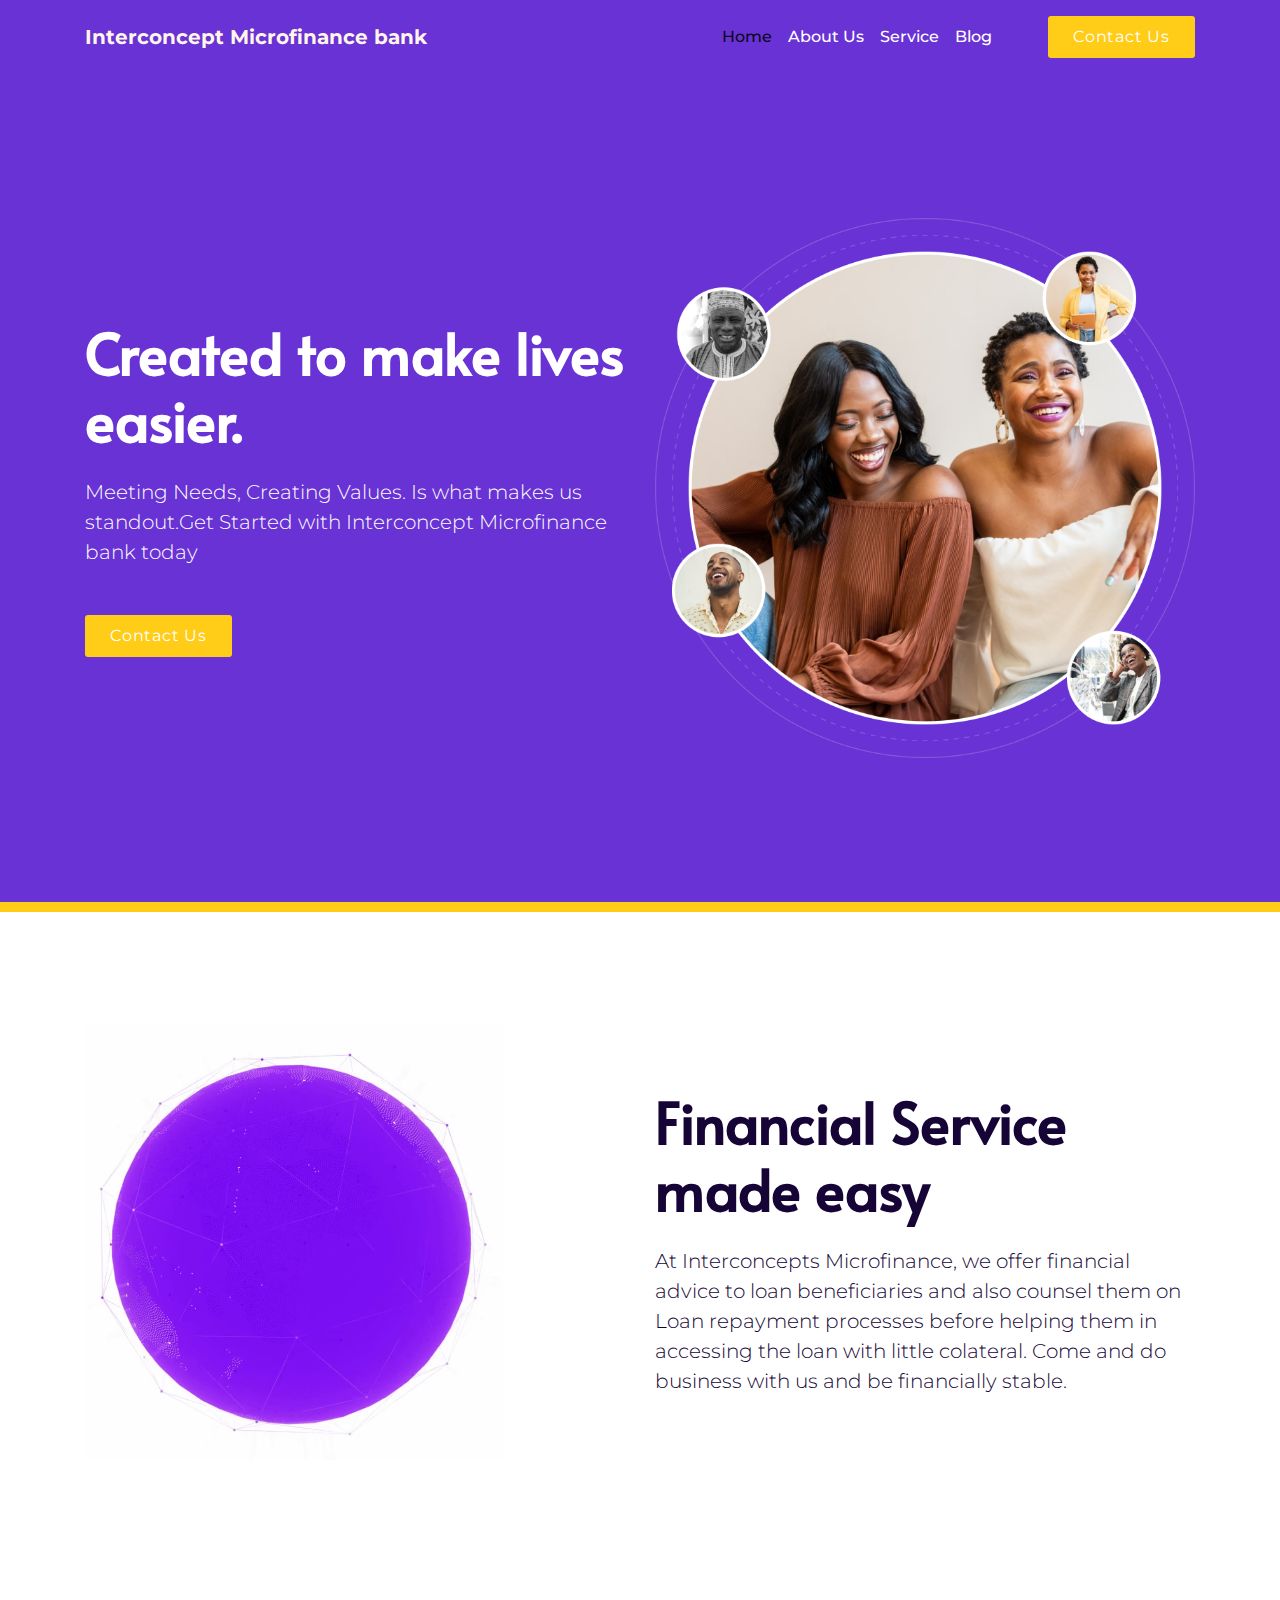
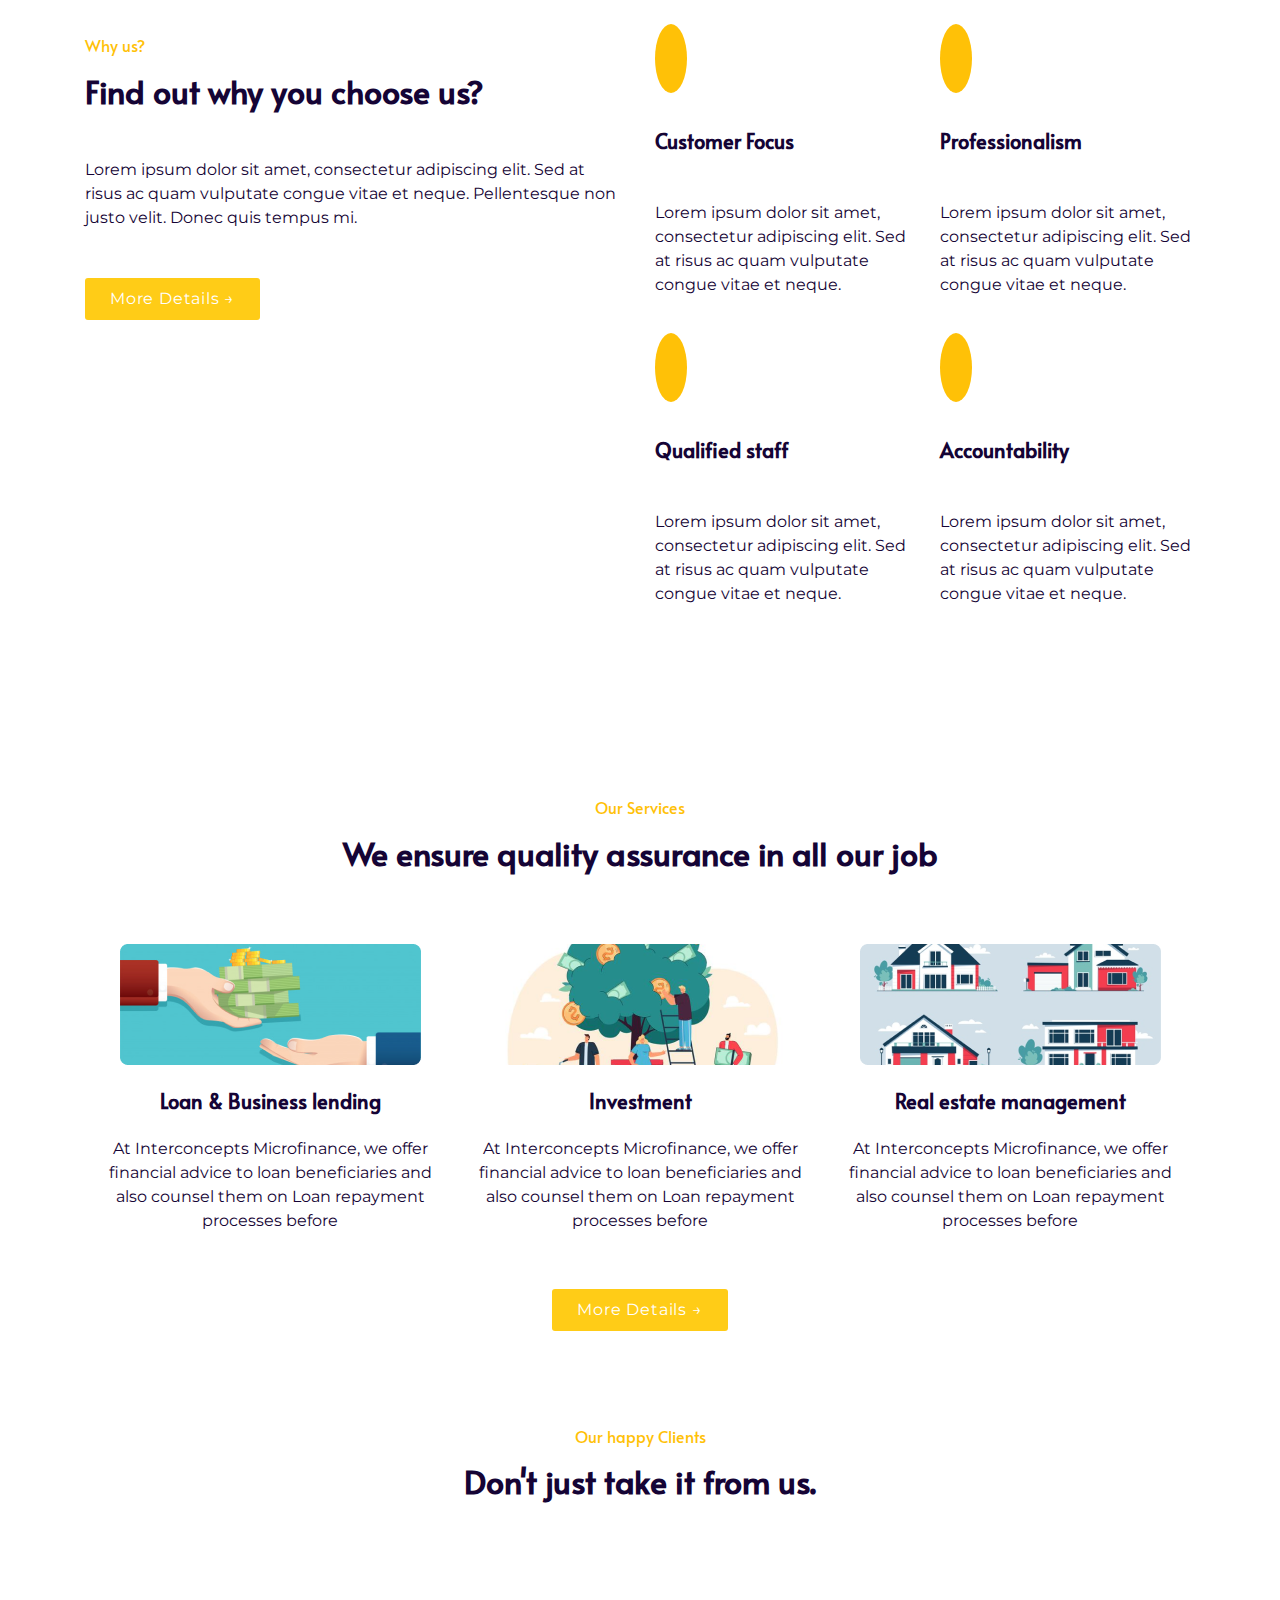
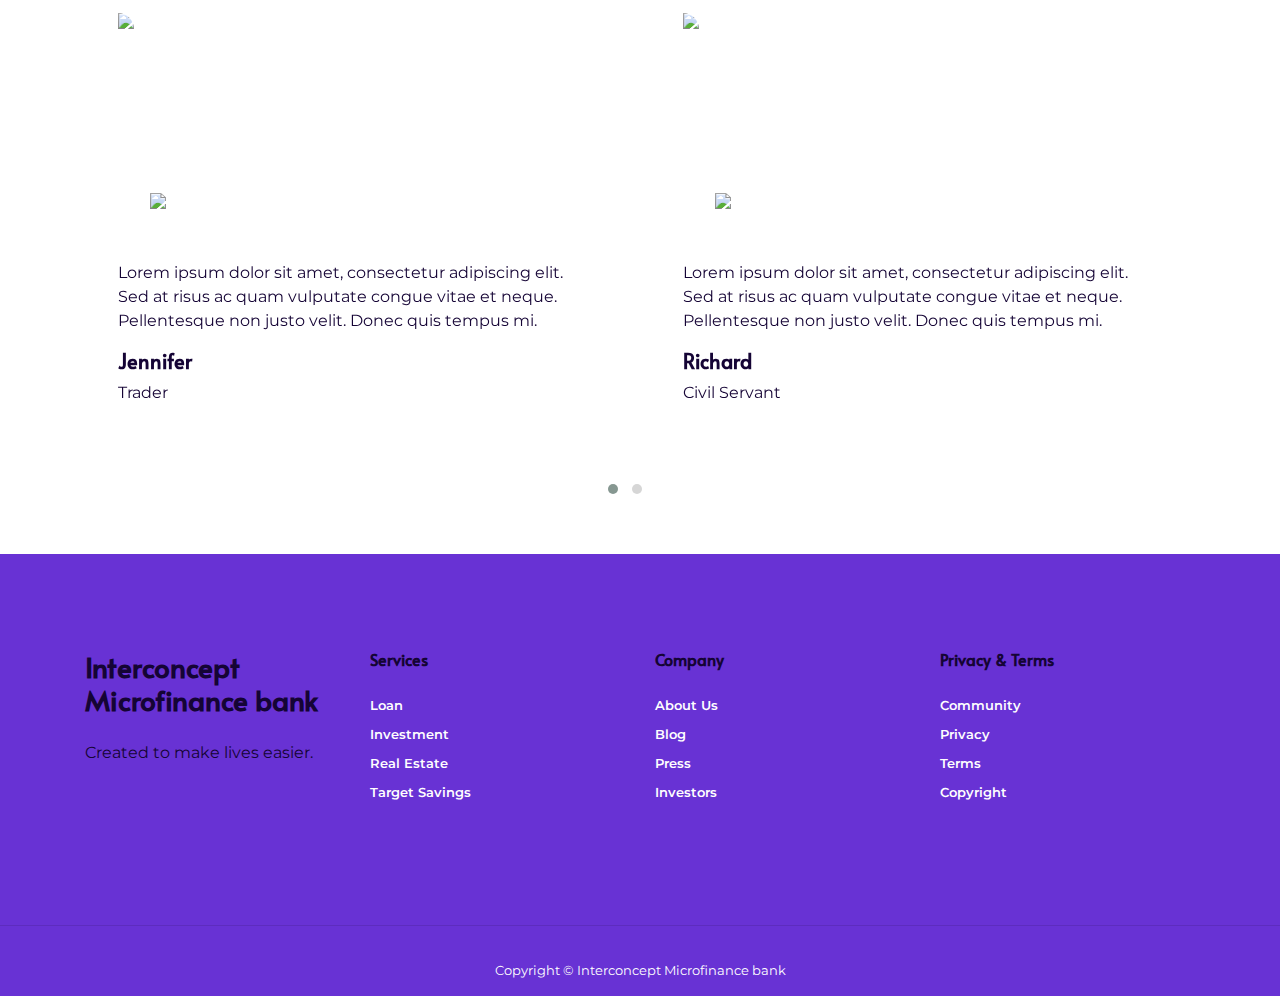
==== index.html @ d25a6cb1 "updating of index file" ====
<!doctype html>
<html lang="en">
<head>
<!-- Required meta tags -->
<meta charset="utf-8">
<meta name="viewport" content="width=device-width, initial-scale=1, shrink-to-fit=no">

<!-- Bootstrap CSS -->
    <link rel="stylesheet" href="https://stackpath.bootstrapcdn.com/bootstrap/4.5.2/css/bootstrap.min.css">
    <link rel="stylesheet" href="https://cdn.jsdelivr.net/npm/bootstrap@4.6.0/dist/css/bootstrap.min.css" integrity="sha384-B0vP5xmATw1+K9KRQjQERJvTumQW0nPEzvF6L/Z6nronJ3oUOFUFpCjEUQouq2+l" crossorigin="anonymous">
    <link href="https://fonts.googleapis.com/css2?family=Montserrat:wght@300;400;500;600;700&display=swap" rel="stylesheet">
    <link href="https://fonts.googleapis.com/css2?family=Alata&display=swap" rel="stylesheet">
    <link rel="stylesheet" href="https://cdnjs.cloudflare.com/ajax/libs/OwlCarousel2/2.3.4/assets/owl.carousel.css">
    <link rel="stylesheet" href="https://cdnjs.cloudflare.com/ajax/libs/OwlCarousel2/2.3.4/assets/owl.theme.default.css">
    <link href="https://cdn.lineicons.com/2.0/LineIcons.css" rel="stylesheet">
    <link href="https://cdnjs.cloudflare.com/ajax/libs/font-awesome/5.13.0/css/all.min.css" rel="stylesheet">
    <link href="assets/vendor/icofont/icofont.min.css" rel="stylesheet">

    <link href="assets/css/style.css" rel="stylesheet">
<title>Interconcept Microfinance bank</title>

</head>
<body>
<div class="page-wrap">
  <div class="position-relative header">
    <nav class="navbar navbar-expand-lg navbar-light">
      <div class="container py-2"> <a class="navbar-brand font-weight-bold " href="index.html">Interconcept Microfinance bank</a>
        <button class="navbar-toggler" type="button" data-toggle="collapse" data-target="#navbarResponsive">
          <span class="navbar-toggler-icon"></span>
      </button>
        <div class="collapse navbar-collapse" id="navbarResponsive">
          <ul class="navbar-nav ml-auto">
            <li class="nav-item active"> 
              <a class="nav-link" href="index.html">Home </a> </li>
            <li class="nav-item"> 
              <a class="nav-link" href="about.html">About Us</a> </li>
            <li class="nav-item"> 
              <a class="nav-link" href="service.html">Service</a> </li>
            <li class="nav-item"> 
              <a class="nav-link" href="#">Blog</a> </li>
          </ul>
          <div class="ml-lg-5"><a class="btn btn-a" href="contact">Contact Us</a> </div>
        </div>
      </div>
    </nav>
    <div class="banner-bg pb-5 pt-md-5 position-relative">
      <div class="container pb-5 pt-md-5">
        <div class="row py-5 justify-content-between align-items-center">
          <div class="col-lg-6 col-md-7 py-5">
            <h1 class="font-weight-bold display-4 mb-4 banner ">Created to make lives easier. </h1>
            <p class="lead mb-5 banner ">Meeting Needs, Creating Values. Is what makes us standout.Get Started with Interconcept Microfinance bank today</p>
            <a href="" class="btn btn-a">Contact Us </a> </div>
            <img src="assets/img/Group_8.png" alt="" class="col-lg-6 col-md-5 img-d img-fluid">
        </div>
      </div>
    </div>
  </div>
 
  <!-- Fin Service Section -->

  <div class="banner-bg pb-3 pt-md-5 position-relative">
    <div class="container pb-5 pt-md-5">
      <div class="row py-3 justify-content-between align-items-center">
        <div class="col-lg-6 col-md-5">
          <img src="assets/img/mundo_1.png" alt="" class=" img-d img-fluid">
        </div>
        
        <div class="col-lg-6 col-md-7 py-5">
        <p></p>
          <h1 class="font-weight-bold display-4 mb-4  "> Financial Service made easy </h1>
          <p class="lead ">At Interconcepts Microfinance, we offer financial advice to loan beneficiaries and also counsel them on Loan repayment processes before helping them in accessing the loan with little colateral. Come and do business with us and be financially stable.</p>
         </div>
          
      </div>
    </div>
  </div>
</div>

<!-- why us -->

  <div class="position-relative">
    <div class="container pt-5 position-relative" style="z-index:1;">
      <div class="row pt-5">
        <div class="col-lg-6 mb-5">
          <h6 class="text-warning mb-3">Why us?</h6>
          <h2 class="font-weight-bold mb-5">Find out why you choose us?</h2>
          <p class="mb-5">Lorem ipsum dolor sit amet, consectetur adipiscing elit. Sed at risus ac quam vulputate congue vitae et neque. Pellentesque non justo velit. Donec quis tempus mi.</p>
          <a href="" class="btn btn-a">More Details &rarr; </a> </div>
        <div class="col-lg-6 mb-5">
          <div class="row">
            <div class="col-md-6 mb-5">
              <div class="mb-5 nb"><i class="lni lni-invention rounded-circle bg-warning d-inline p-3"></i></div>
              <h5 class="font-weight-bold mb-5">Customer Focus</h5>
              <p class="mb-0">Lorem ipsum dolor sit amet, consectetur adipiscing elit. Sed at risus ac quam vulputate congue vitae et neque.</p>
            </div>
            <div class="col-md-6 mb-5">
              <div class="mb-5 nb"><i class="lni lni-consulting rounded-circle bg-warning d-inline p-3"></i></div>
              <h5 class="font-weight-bold mb-5">Professionalism</h5>
              <p class="mb-0">Lorem ipsum dolor sit amet, consectetur adipiscing elit. Sed at risus ac quam vulputate congue vitae et neque.</p>
            </div>
            <div class="col-md-6 mb-5">
              <div class="mb-5 nb"><i class="lni lni-users rounded-circle bg-warning d-inline p-3"></i></div>
              <h5 class="font-weight-bold mb-5">Qualified staff</h5>
              <p class="mb-0">Lorem ipsum dolor sit amet, consectetur adipiscing elit. Sed at risus ac quam vulputate congue vitae et neque.</p>
            </div>
            <div class="col-md-6 mb-5">
              <div class="mb-5 nb"><i class="lni lni-graph rounded-circle bg-warning d-inline p-3"></i></div>
              <h5 class="font-weight-bold mb-5">Accountability</h5>
              <p class="mb-0">Lorem ipsum dolor sit amet, consectetur adipiscing elit. Sed at risus ac quam vulputate congue vitae et neque.</p>
            </div>
          </div>
        </div>
      </div>
    </div>
  </div>


  <div class="container py-5">
    <div class="row justify-content-between py-5">
      <div class="col-12 text-center">
        <h6 class="text-warning mb-3">Our Services</h6>
        <h2 class="font-weight-bold mb-5 pb-3">We ensure quality assurance in all our job</h2>
      </div>
      <div class="col-12 d-lg-flex ">
        <div class="text-center m-2"> <img src="assets/img/loans.png" class="img-fluid mb-4">
          <h5 class="font-weight-bold mb-4">Loan & Business lending</h5>
          <p class="mb-5">At Interconcepts Microfinance, we offer financial advice to loan beneficiaries and also counsel them on Loan repayment processes before </p>
        </div>
        <div class="text-center m-2"> <img src="assets/img/investment.png" class="img-fluid mb-4">
          <h5 class="font-weight-bold mb-4">Investment</h5>
          <p class="mb-5">At Interconcepts Microfinance, we offer financial advice to loan beneficiaries and also counsel them on Loan repayment processes before </p>
        </div>
        <div class="text-center m-2"> <img src="assets/img/real_estate.png" class="img-fluid mb-4">
          <h5 class="font-weight-bold mb-4">Real estate management</h5>
          <p class="mb-5">At Interconcepts Microfinance, we offer financial advice to loan beneficiaries and also counsel them on Loan repayment processes before </p>
        </div>
      </div>
      <div class="col-12 text-center"> <a href="/about.html" class="btn btn-a">More Details &rarr; </a> </div>
    </div>
  </div>
  <div class="position-relative">
    <div class="container pb-5">
      <div class="row">
        <div class="col-12 text-center">
          <h6 class="text-warning mb-3"> Our happy Clients</h6>
          <h2 class="font-weight-bold mb-5 pb-3">Don't just take it from us. </h2>
        </div>
      </div>
      <div class="row testimonials owl-theme owl-carousel">
        <div class="p-5">
        <div class="d-flex align-items-end mb-5">
          <div class="img-radius"> <img src="https://annedece.sirv.com/Images/pexels-andrea-piacquadio-762020%20(1).jpg"> </div>
          <div class="ml-3"><img src="https://annedece.sirv.com/Images/5e5fd7c602ca7c29a9feb660_quote-icon.svg"></div>
          </div>
          <p>Lorem ipsum dolor sit amet, consectetur adipiscing elit. Sed at risus ac quam vulputate congue vitae et neque. Pellentesque non justo velit. Donec quis tempus mi.</p>
          <h5 class="font-weight-bold">Jennifer</h5>
          <p>Trader</p>
        </div>
        <div class="p-5">
          <div class="d-flex align-items-end mb-5">
          <div class="img-radius"> <img src="https://annedece.sirv.com/Images/pexels-andrea-piacquadio-839011.jpg"> </div>
          <div class="ml-3"><img src="https://annedece.sirv.com/Images/5e5fd7c602ca7c29a9feb660_quote-icon.svg"></div>
          </div>
          <p>Lorem ipsum dolor sit amet, consectetur adipiscing elit. Sed at risus ac quam vulputate congue vitae et neque. Pellentesque non justo velit. Donec quis tempus mi.</p>
          <h5 class="font-weight-bold">Richard</h5>
          <p>Civil Servant</p>
        </div>
        <div class="p-5">
          <div class="d-flex align-items-end mb-5">
          <div class="img-radius"> <img src="https://annedece.sirv.com/Images/pexels-andrea-piacquadio-762020%20(1).jpg"> </div>
          <div class="ml-3"><img src="https://annedece.sirv.com/Images/5e5fd7c602ca7c29a9feb660_quote-icon.svg"></div>
          </div>
         <p>Lorem ipsum dolor sit amet, consectetur adipiscing elit. Sed at risus ac quam vulputate congue vitae et neque. Pellentesque non justo velit. Donec quis tempus mi.</p>
          <h5 class="font-weight-bold">Jennifer</h5>
          <p>Trader</p>
        </div>
        <div class="p-5">
          <div class="d-flex align-items-end mb-5">
          <div class="img-radius"> <img src="https://annedece.sirv.com/Images/pexels-andrea-piacquadio-839011.jpg"> </div>
          <div class="ml-3"><img src="https://annedece.sirv.com/Images/5e5fd7c602ca7c29a9feb660_quote-icon.svg"></div>
          </div>
          <p>Lorem ipsum dolor sit amet, consectetur adipiscing elit. Sed at risus ac quam vulputate congue vitae et neque. Pellentesque non justo velit. Donec quis tempus mi.</p>
          <h5 class="font-weight-bold">Richard</h5>
          <p>Student</p>
        </div>
      </div>
      
    </div>
  </div>

  <!-- footer section -->

  <div class="bg-purple">
  <div class="container py-5">
    <div class="row pt-5 ">
      <div class="col-6 col-md-6 col-lg-3 mb-5">
        <h3 class="font-weight-bold mb-4">Interconcept Microfinance bank</h3>
        <p class="semi-bold"> Created to make lives easier. </p>
        <div class="social-icons mt-4">
           <a href="#"><i class="lni lni-facebook-filled"></i></a> 
           <a href="#"><i class="lni lni-twitter-filled"></i></a>
           <a href="#"><i class="lni lni-instagram-filled"></i></a>
          <a href="#"><i class="lni lni-github-original"></i></a>
         </div>
      </div>
      <div class="  col-6 col-md-6 col-lg-3 mb-5">
        <h6 class="mb-4 font-weight-bold">Services</h6>
        <ul class="list-unstyled bb m-0">
          <li><a href="">Loan</a></li>
          <li><a href="">Investment</a></li> 
          <li><a href="">Real Estate</a></li>
          <li><a href="">Target Savings</a></li>
        </ul>
      </div>
      <div class=" col-6 col-md-6 col-lg-3 mb-5">
        <h6 class="mb-4 font-weight-bold">Company</h6>
        <ul class="list-unstyled bb m-0">
          <li><a href="">About Us</a></li>
          <li><a href="">Blog</a></li>
          <li><a href="">Press</a></li>
          <li><a href="">Investors</a></li>
        </ul>
      </div>
      <div class="col-6 col-md-6 col-lg-3 mb-5  ">
        <h6 class="mb-4 font-weight-bold">Privacy & Terms</h6>
        <ul class="list-unstyled bb m-0">
          <li><a href="">Community</a></li>
          <li><a href="">Privacy</a></li>
          <li><a href="">Terms</a></li>
          <li><a href="">Copyright</a></li>
        </ul>
      </div>
    </div>
  </div>
  <hr style="color: #fff; height: 3px;">
  <div class="py-3 ">
    <div class="container">
      <p class="m-0 text-center small medium-500 bb">Copyright &copy Interconcept Microfinance bank </a></p>
    </div>
  </div>
  </div>
  
</div>

<!-- jQuery first, then Popper.js, then Bootstrap JS --> 
<script src="https://code.jquery.com/jquery-3.5.1.slim.min.js"></script> 
<script src="https://cdn.jsdelivr.net/npm/popper.js@1.16.1/dist/umd/popper.min.js"></script> 
<script src="https://stackpath.bootstrapcdn.com/bootstrap/4.5.2/js/bootstrap.min.js"></script> 
<script src="https://cdnjs.cloudflare.com/ajax/libs/OwlCarousel2/2.3.4/owl.carousel.js"></script> 
<script>
$('.testimonials').owlCarousel({
    loop:false,
    margin:20,
    nav:false,
    dots:true,
	 responsive:{
        0:{
            items:1
        },
		 800:{
            items:2
        }
    }
})
</script>

</body>
</html>
---- assets/css/style.css ----
:root{

  --Playfair: 'Playfair Display', serif;
  --Montserrat: 'Montserrat', sans-serif;
  --Alata: 'Alata', sans-serif;
  --background: #E5E5E5;
  --headline: #150435;
  --paragraph: #150435;
  --button: #FFCC17;
  --buttonText: #fff;
  --highlight: #6832D4;
  --secondary: #FFCC17;
  --text: #150435;
  
}

body {
  font-family: var(--Montserrat);
  color: var(--background);
}

p{
  color: var(--text);
  

}
h1, h2, h3, h4, h5, h6 {
  color: var(--headline);
  font-family: var(--Alata);
}

a {
  color: var(--button);
  transition: all .5s ease;
}

a:hover {
  color: var(--headline);
  text-decoration: none;
}

.link-two {
  color: var(--button);
  transition: all .5s ease;
}

.link-two:hover {
  text-decoration: underline;
  color: var(--highlight);
}

.color-a {
  color: var(--paragraph);
}

.color-b {
  color: var(--highlight);
}

.color-d {
  color: var(--secondary);
}

.color-text-a {
  color: var(--paragraph);
}

 .btn {
  transition: .5s ease;
}

.btn.btn-a, .btn.btn-b {
  border-radius: 0;
  padding: 0.5rem 1.5rem;
  letter-spacing: .05rem;
  border-radius: 3px;
}

.btn.btn-a {
  background-color: var(--button);
  color: var(--buttonText);
}

.btn.btn-a:hover {
  background-color: var(--highlight);
  color: var(--secondary);
} 



/*--------------------------------------------------------------
# Card General
--------------------------------------------------------------*/
@media (max-width: 767px) {
  .card-box-a,
  .card-box-b,
  .card-box-c,
  .card-box-d {
    margin-bottom: 2.5rem;
  }
}

@media (min-width: 768px) {
  .grid .card-box-a,
  .grid .card-box-b,
  .grid .card-box-c,
  .grid .card-box-d {
    margin-bottom: 2.5rem;
  }
}

.card-box-a,
.card-box-b,
.card-box-d {
  position: relative;
  overflow: hidden;
  -webkit-backface-visibility: hidden;
  backface-visibility: hidden;
}

.card-box-a .img-a,
.card-box-a .img-b,
.card-box-b .img-a,
.card-box-b .img-b {
  transition: .8s all ease-in-out;
}

@media (min-width: 768px) {
  .card-box-a:hover .img-a,
  .card-box-a:hover .img-b,
  .card-box-b:hover .img-a,
  .card-box-b:hover .img-b {
    transform: scale(1.2);
  }
}

@media (min-width: 768px) {
  .card-box-a .price-a,
  .card-box-b .price-a {
    font-size: .9rem;
  }
}

@media (min-width: 992px) {
  .card-box-a .price-a,
  .card-box-b .price-a {
    font-size: 1rem;
  }
}

.card-overlay {
  position: absolute;
  width: 100%;
  height: 100%;
  top: 0;
  left: 0;
}

.card-shadow {
  -webkit-backface-visibility: hidden;
  backface-visibility: hidden;
}

.card-shadow:before {
  content: ' ';
  position: absolute;
  top: 0;
  left: 0;
  width: 100%;
  height: 100%;
  z-index: 1;
  background: linear-gradient(to bottom, rgba(0, 0, 0, 0) 0%, rgba(0, 0, 0, 0.2) 27%, rgba(0, 0, 0, 0.65) 90%);
}


/*======================================
//--//-->   AGENTS - CARD-D
======================================*/
.card-box-d .card-overlay-hover {
  transition: all .2s ease-in-out;
  padding: 15px 40px 15px 35px;
}

@media (min-width: 768px) {
  .card-box-d .card-overlay-hover {
    padding: 5px 15px 5px 10px;
  }
}

@media (min-width: 992px) {
  .card-box-d .card-overlay-hover {
    padding: 5px 40px 5px 35px;
  }
}

@media (min-width: 1200px) {
  .card-box-d .card-overlay-hover {
    padding: 15px 40px 5px 35px;
  }
}

.card-box-d .title-d {
  transition: .3s ease-in-out;
  font-size: 2rem;
  font-weight: 600;
  margin: 1rem 0;
  transform: translateY(-20px);
  opacity: 0;
}

@media (min-width: 768px) {
  .card-box-d .title-d {
    font-size: 1.1rem;
    margin: .5rem 0;
  }
}

@media (min-width: 992px) {
  .card-box-d .title-d {
    font-size: 1.5rem;
    margin: 1rem 0;
  }
}

@media (min-width: 1200px) {
  .card-box-d .title-d {
    font-size: 2rem;
    margin: 1rem 0;
  }
}

.card-box-d .content-d {
  opacity: 0;
  transition: .5s ease-in-out;
  transform: translateY(-40px);
}

@media (min-width: 768px) {
  .card-box-d .content-d {
    font-size: .8rem;
    margin: .5rem 0;
  }
}

@media (min-width: 768px) {
  .card-box-d .card-body-d p {
    margin-bottom: 8px;
    font-size: .8rem;
  }
}

@media (min-width: 992px) {
  .card-box-d .card-body-d p {
    margin-bottom: 12px;
    font-size: 1rem;
  }
}

.card-box-d .info-agents {
  opacity: 0;
  transition: .5s ease-in-out;
}

.card-box-d .card-footer-d {
  transition: .5s ease-in-out;
  transform: translateY(40px);
  opacity: 0;
  position: absolute;
  width: 100%;
  bottom: 10px;
  left: 0;
}

.card-box-d .list-inline-item:not(:last-child) {
  margin-right: 25px;
}

.card-box-d:hover .card-overlay-hover {
  background-color: var(--highlight);
  opacity: .9;
}

.card-box-d:hover .title-d,
.card-box-d:hover .content-d,
.card-box-d:hover .info-agents,
.card-box-d:hover .card-footer-d {
  opacity: 1;
  transform: translateY(0);
}

/*------/ Agent Single /------*/
.agent-info-box .socials-footer {
  margin-top: 2rem;
}

.agent-info-box .socials-footer li {
  margin-right: 1.5rem;
} 



/*--------------------------------------------------------------
# Sections General
--------------------------------------------------------------*/
section {
  padding: 30px 0;
  overflow: hidden;
}

.section-bg {
  background: var(--background);
}

.section-title {
  padding-bottom: 30px;
}

.section-title h2 {
  font-size: 35px;
  font-weight: bold;
  margin-bottom: 10px;
  padding-bottom: 10px;
  position: relative;
  color: var(--headline);
  text-transform: capitalize;
}

/* .section-title h2::after {
  content: '';
  position: absolute;
  display: block;
  width: 100px;
  height: 1px;
  margin-bottom:5px ;
  background: var(--secondary);
  bottom: 0;
  left: 0;
} */

.section-title p {
  margin-bottom: 0;
}

/*--------------------------------------------------------------
# About
--------------------------------------------------------------*/
.about .content h3 {
  font-weight: 700;
  font-size: 26px;
  color: var(--headline);
}

.about .content ul {
  list-style: none;
  padding: 0;
}

.about .content ul li {
  padding-bottom: 10px;
}

.about .content ul i {
  font-size: 20px;
  padding-right: 2px;
  color: var(--paragraph);
}

.about .content p:last-child {
  margin-bottom: 0;
}




/*--------------------------------------------------------------
# Services
--------------------------------------------------------------*/
.services .icon-box {
  margin-bottom: 20px;
}

.services .icon {
  float: left;
  display: flex;
  align-items: center;
  justify-content: center;
  width: 54px;
  height: 54px;
  background: var(--highlight);
  border-radius: 50%;
  transition: 0.5s;
  
}

.section-title p {
  margin-bottom: 1rem;
}

.services .icon i {
  color: var(--buttonText);
  font-size: 24px;
}

.services .icon-box:hover .icon {
  background: var(--buttonText);
  border: 1px solid var(--button);
}

.services .icon-box:hover .icon i {
  color: var(--button);
  
}

.services .title {
  margin-left: 80px;
  font-weight: 700;
  margin-bottom: 15px;
  font-size: 18px;
}

.services .title a {
  color: var(--headline);
}

.services .title a:hover {
  color: var(--highlight);
}

.services .description {
  margin-left: 80px;
  line-height: 24px;
  font-size: 14px;
}

/* home section */

.header{
  background: #6832D4;

}
.header:after {
  content: "";
  display: block;
  width: 100%;
  height: 10px;
  background-color: var(--secondary);

}

.navbar-light .navbar-nav .nav-link {
	color: var(--buttonText);
	font-weight: 500;
}

.banner {
  color: var(--buttonText);
}

.navbar-light .navbar-brand {
  color: #fff5e8;
}

.bg-purple{
  background-color: var(--highlight) !important;
}

.bg-yellow{
  background-color: var(--secondary) !important;
}

.bb{
  color: var(--buttonText);
}
.bb li {
	margin-bottom: 5px;
}
.bb li a {
	font-size: 13px;
	font-weight: 600;
	color: var(--buttonText);
	transition: all 0.3s ease;
	text-decoration: none;
}
.bb li a:hover {
	color: var(--secondary);
}
.social-icons a {
	margin-right: 15px;
	color:var(--button);
}
.social-icons a:hover {
	color: #333;
}

.bg-light{
		background-color: #f2faff !important;
}

.nb i {
	font-size: 30px;
	color: #fff;
}

.img-radius img {
	border-top-right-radius: 50px;
	border-bottom-left-radius: 50px;
	width: 250px;
	height: 200px;
}
.page-wrap {
	overflow: hidden;
}
.owl-carousel .owl-item img {
	display: inline-block !important;
  color: var(--highlight)!important;
	width: auto;
}

.row .testimonials .owl-theme .owl-carousel .owl-loaded .owl-drag{
  color: var(--highlight)!important;
}
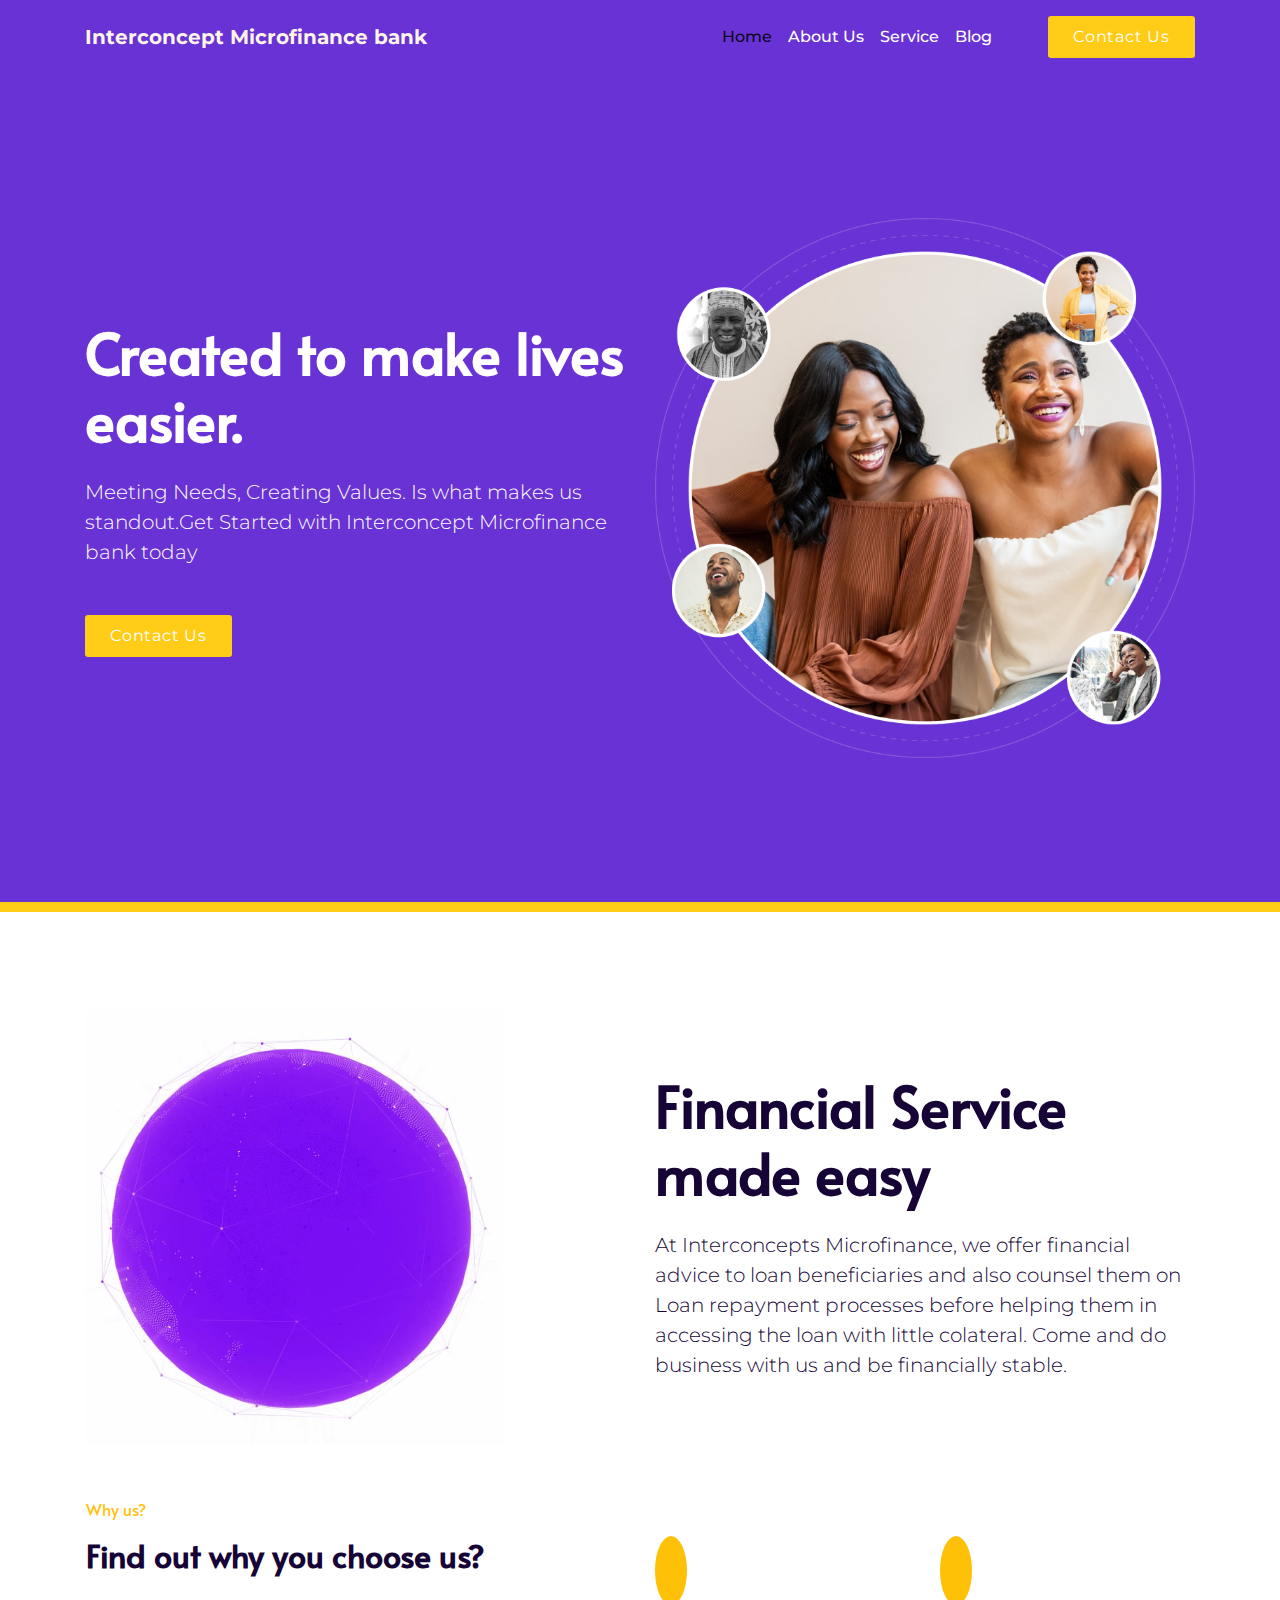
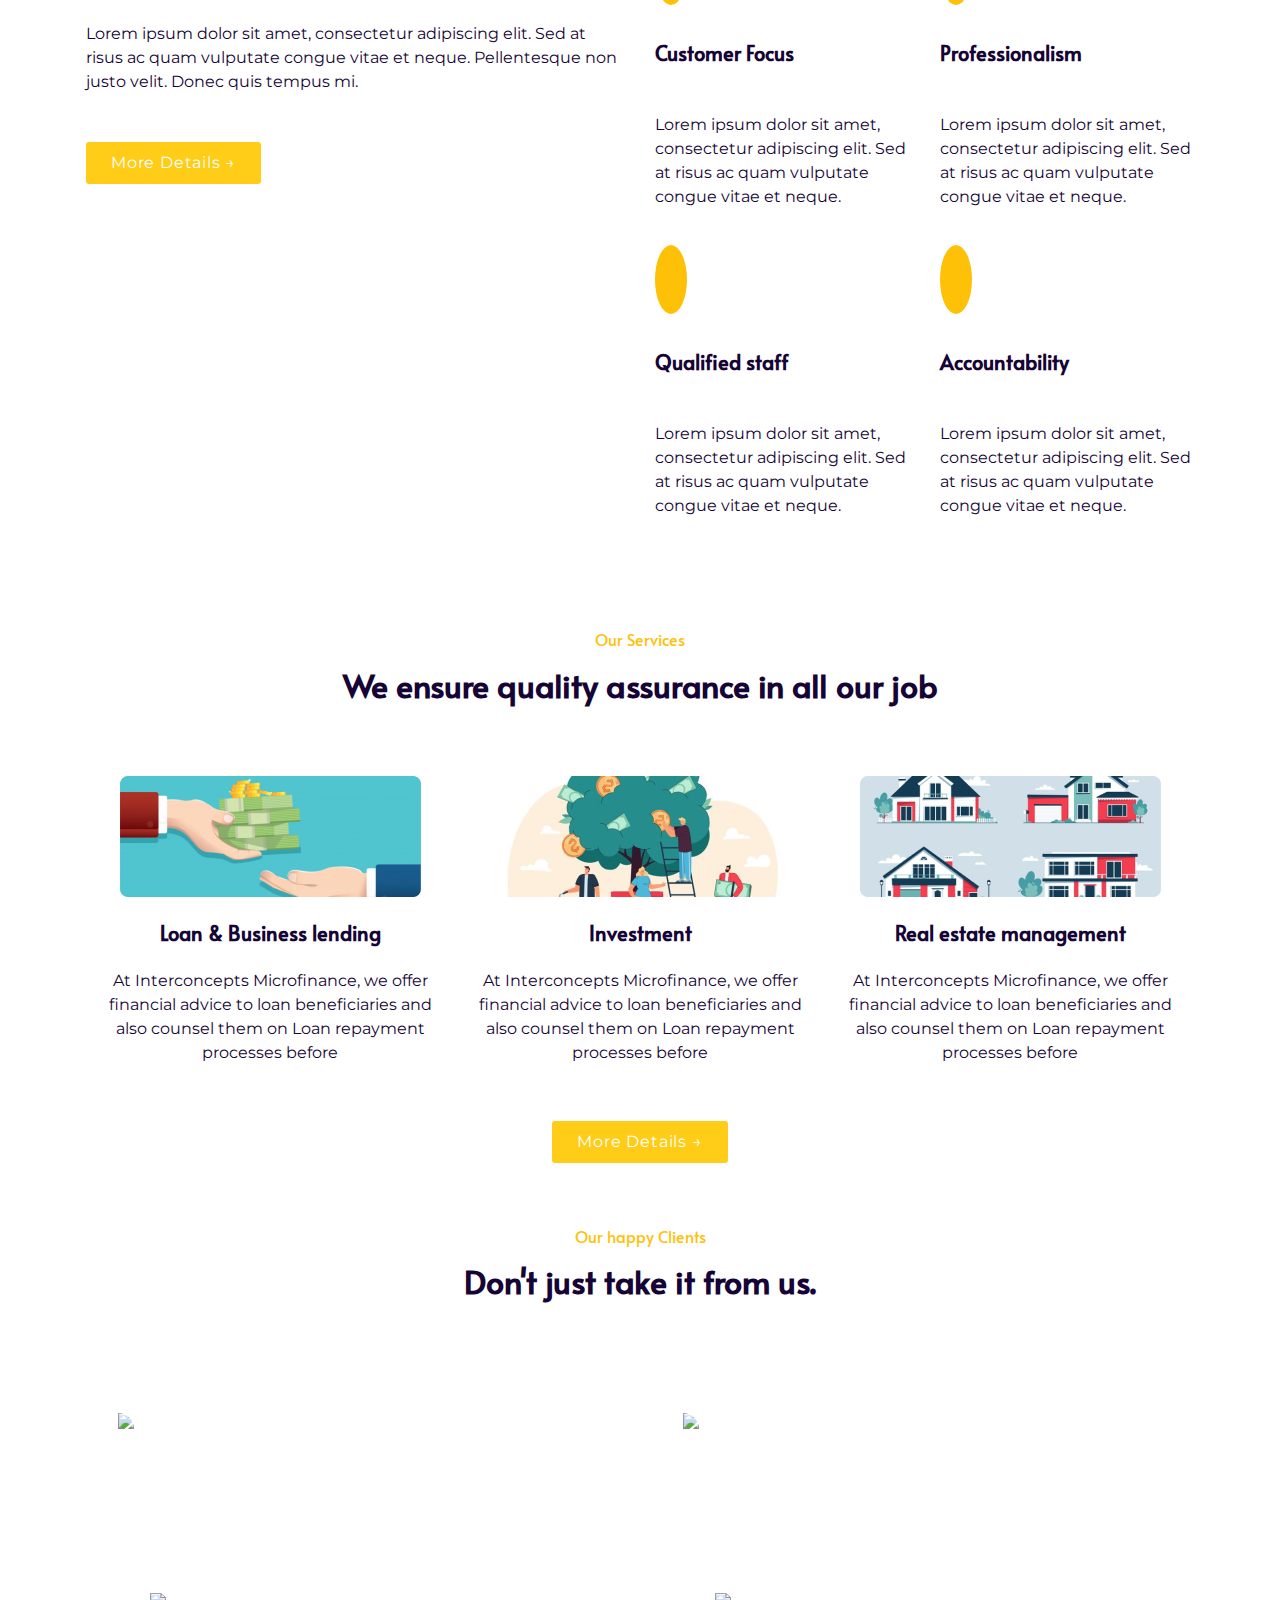
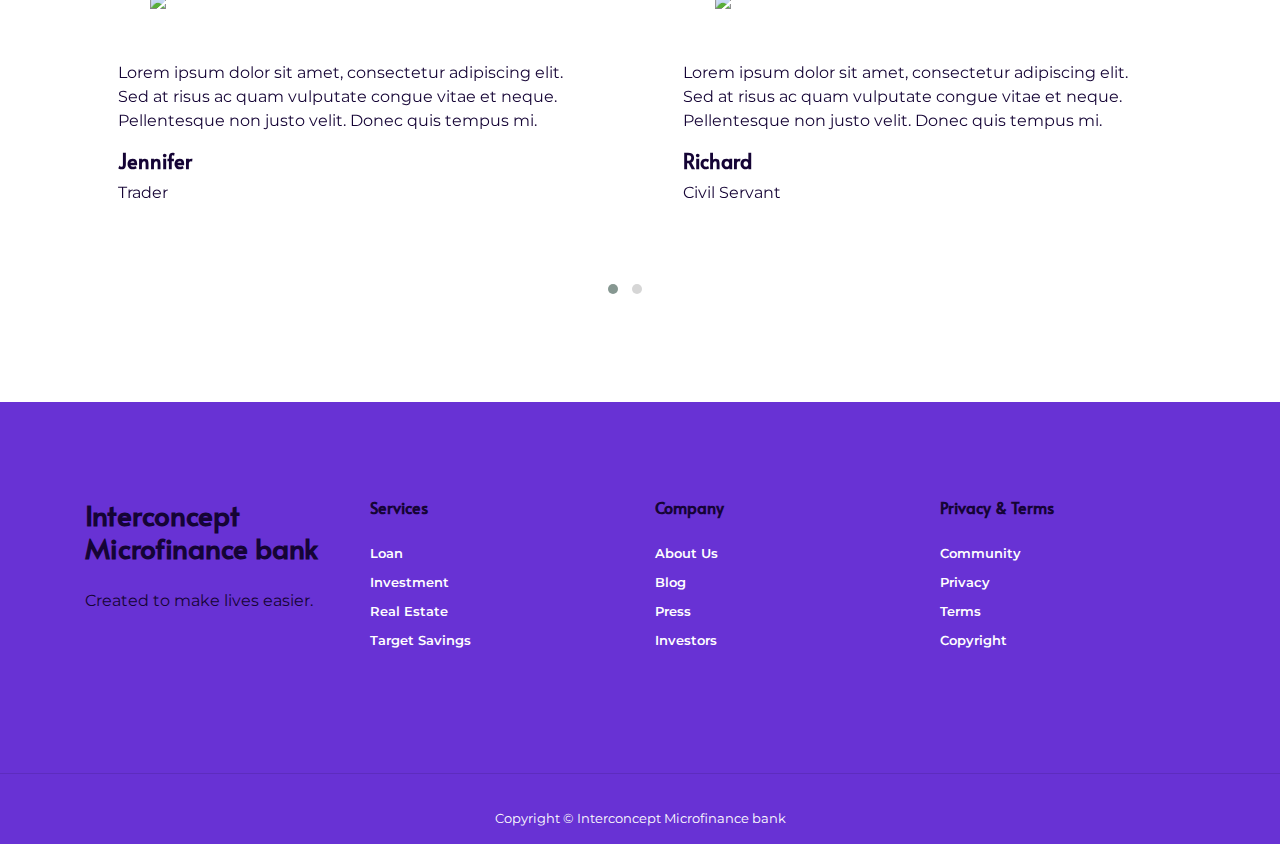
==== commit 5902aa0f: "updated" ====
--- a/index.html
+++ b/index.html
@@ -43,7 +43,7 @@
         </div>
       </div>
     </nav>
-    <div class="banner-bg pb-5 pt-md-5 position-relative">
+    <div class=" pb-5 pt-md-5 position-relative">
       <div class="container pb-5 pt-md-5">
         <div class="row py-5 justify-content-between align-items-center">
           <div class="col-lg-6 col-md-7 py-5">
@@ -58,9 +58,9 @@
  
   <!-- Fin Service Section -->
 
-  <div class="banner-bg pb-3 pt-md-5 position-relative">
-    <div class="container pb-5 pt-md-5">
-      <div class="row py-3 justify-content-between align-items-center">
+  <div class="pb-lg-5 px-sm-3  pt-md-5 position-relative">
+    <div class="container pt-md-5">
+      <div class="row justify-content-between align-items-center">
         <div class="col-lg-6 col-md-5">
           <img src="assets/img/mundo_1.png" alt="" class=" img-d img-fluid">
         </div>
@@ -79,14 +79,15 @@
 <!-- why us -->
 
   <div class="position-relative">
-    <div class="container pt-5 position-relative" style="z-index:1;">
-      <div class="row pt-5">
+    <div class="container px-sm-3 position-relative " >
+      <div class="row pt-lg-2">
         <div class="col-lg-6 mb-5">
           <h6 class="text-warning mb-3">Why us?</h6>
           <h2 class="font-weight-bold mb-5">Find out why you choose us?</h2>
           <p class="mb-5">Lorem ipsum dolor sit amet, consectetur adipiscing elit. Sed at risus ac quam vulputate congue vitae et neque. Pellentesque non justo velit. Donec quis tempus mi.</p>
-          <a href="" class="btn btn-a">More Details &rarr; </a> </div>
-        <div class="col-lg-6 mb-5">
+          <a href="" class="btn btn-a">More Details &rarr; </a>
+         </div>
+        <div class="col-lg-6 mt-sm-5 mb-5">
           <div class="row">
             <div class="col-md-6 mb-5">
               <div class="mb-5 nb"><i class="lni lni-invention rounded-circle bg-warning d-inline p-3"></i></div>
@@ -115,8 +116,8 @@
   </div>
 
 
-  <div class="container py-5">
-    <div class="row justify-content-between py-5">
+  <div class="container ">
+    <div class="row justify-content-between py-3">
       <div class="col-12 text-center">
         <h6 class="text-warning mb-3">Our Services</h6>
         <h2 class="font-weight-bold mb-5 pb-3">We ensure quality assurance in all our job</h2>
@@ -138,7 +139,8 @@
       <div class="col-12 text-center"> <a href="/about.html" class="btn btn-a">More Details &rarr; </a> </div>
     </div>
   </div>
-  <div class="position-relative">
+
+  <div class="position-relative py-5">
     <div class="container pb-5">
       <div class="row">
         <div class="col-12 text-center">
--- a/assets/css/style.css
+++ b/assets/css/style.css
@@ -453,6 +453,10 @@
 	font-weight: 500;
 }
 
+.navbar-brand{
+   max-width: 60%!important;
+}
+
 .banner {
   color: var(--buttonText);
 }
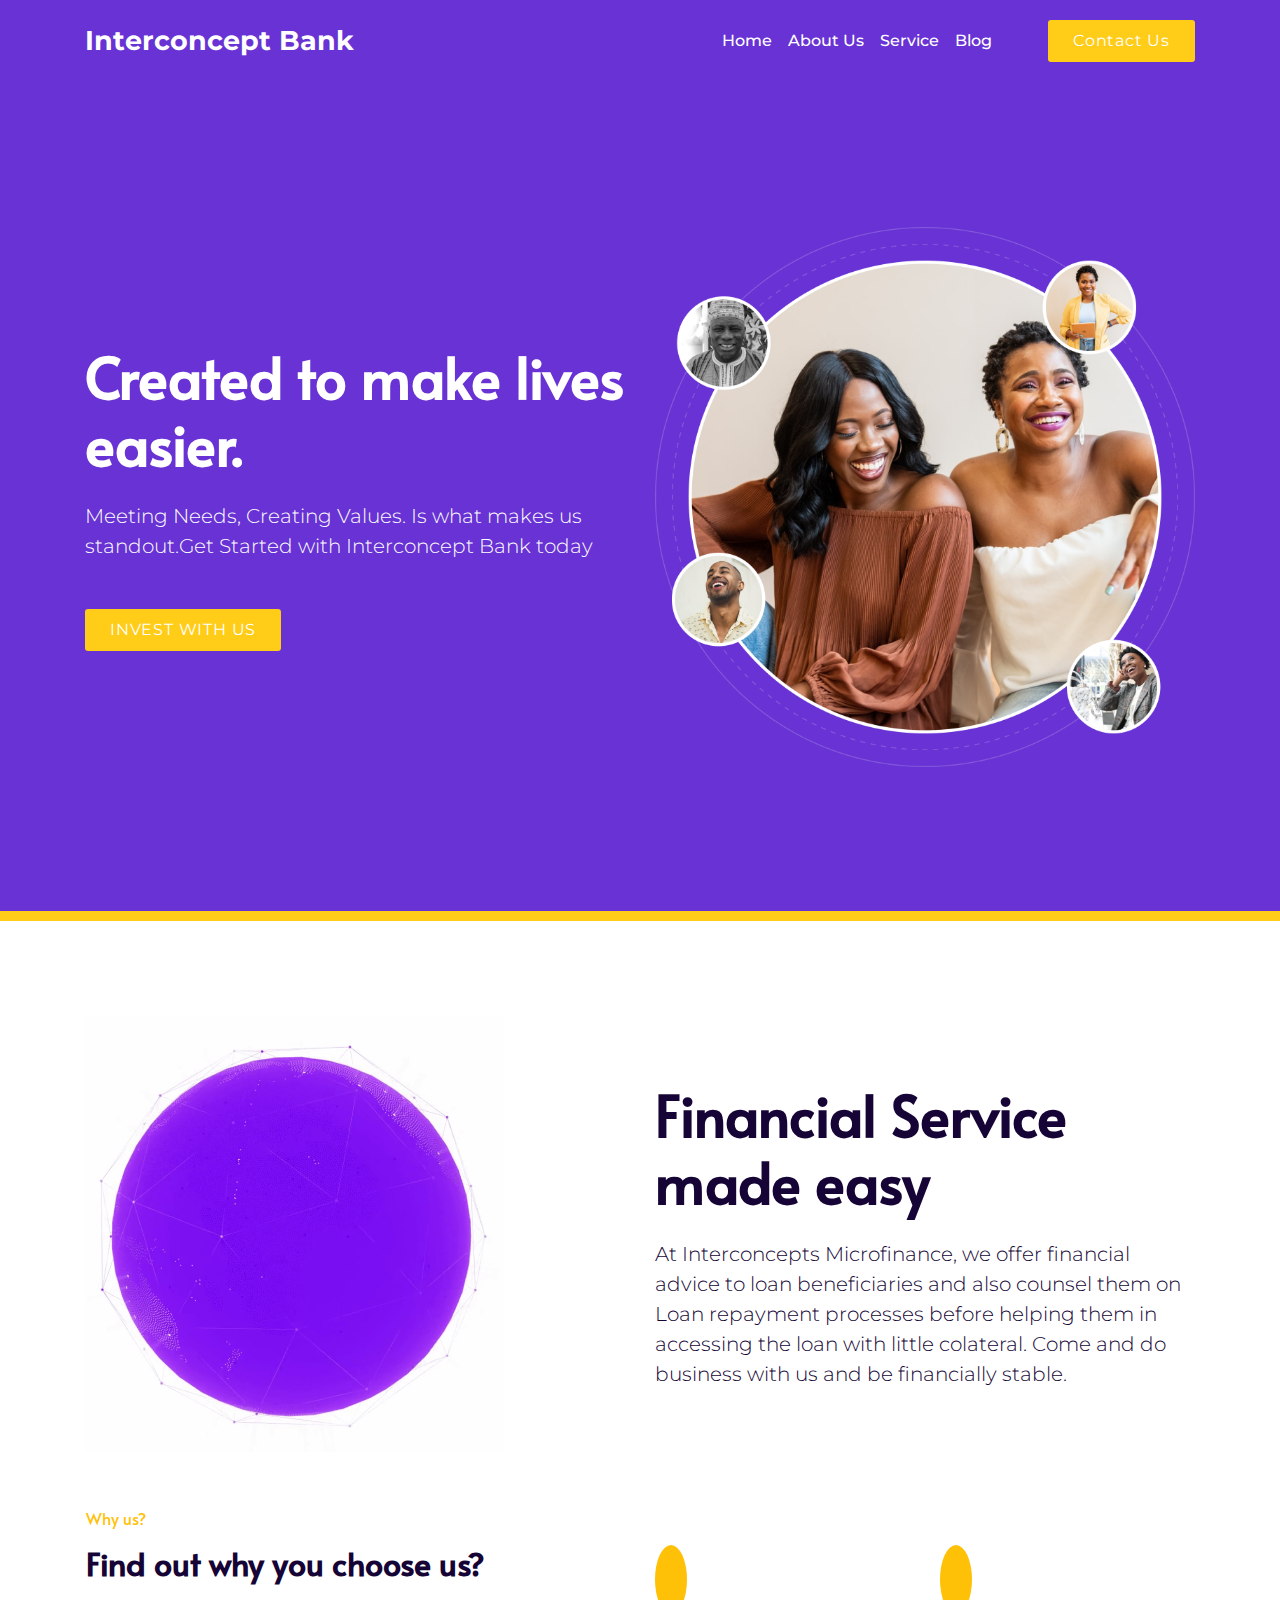
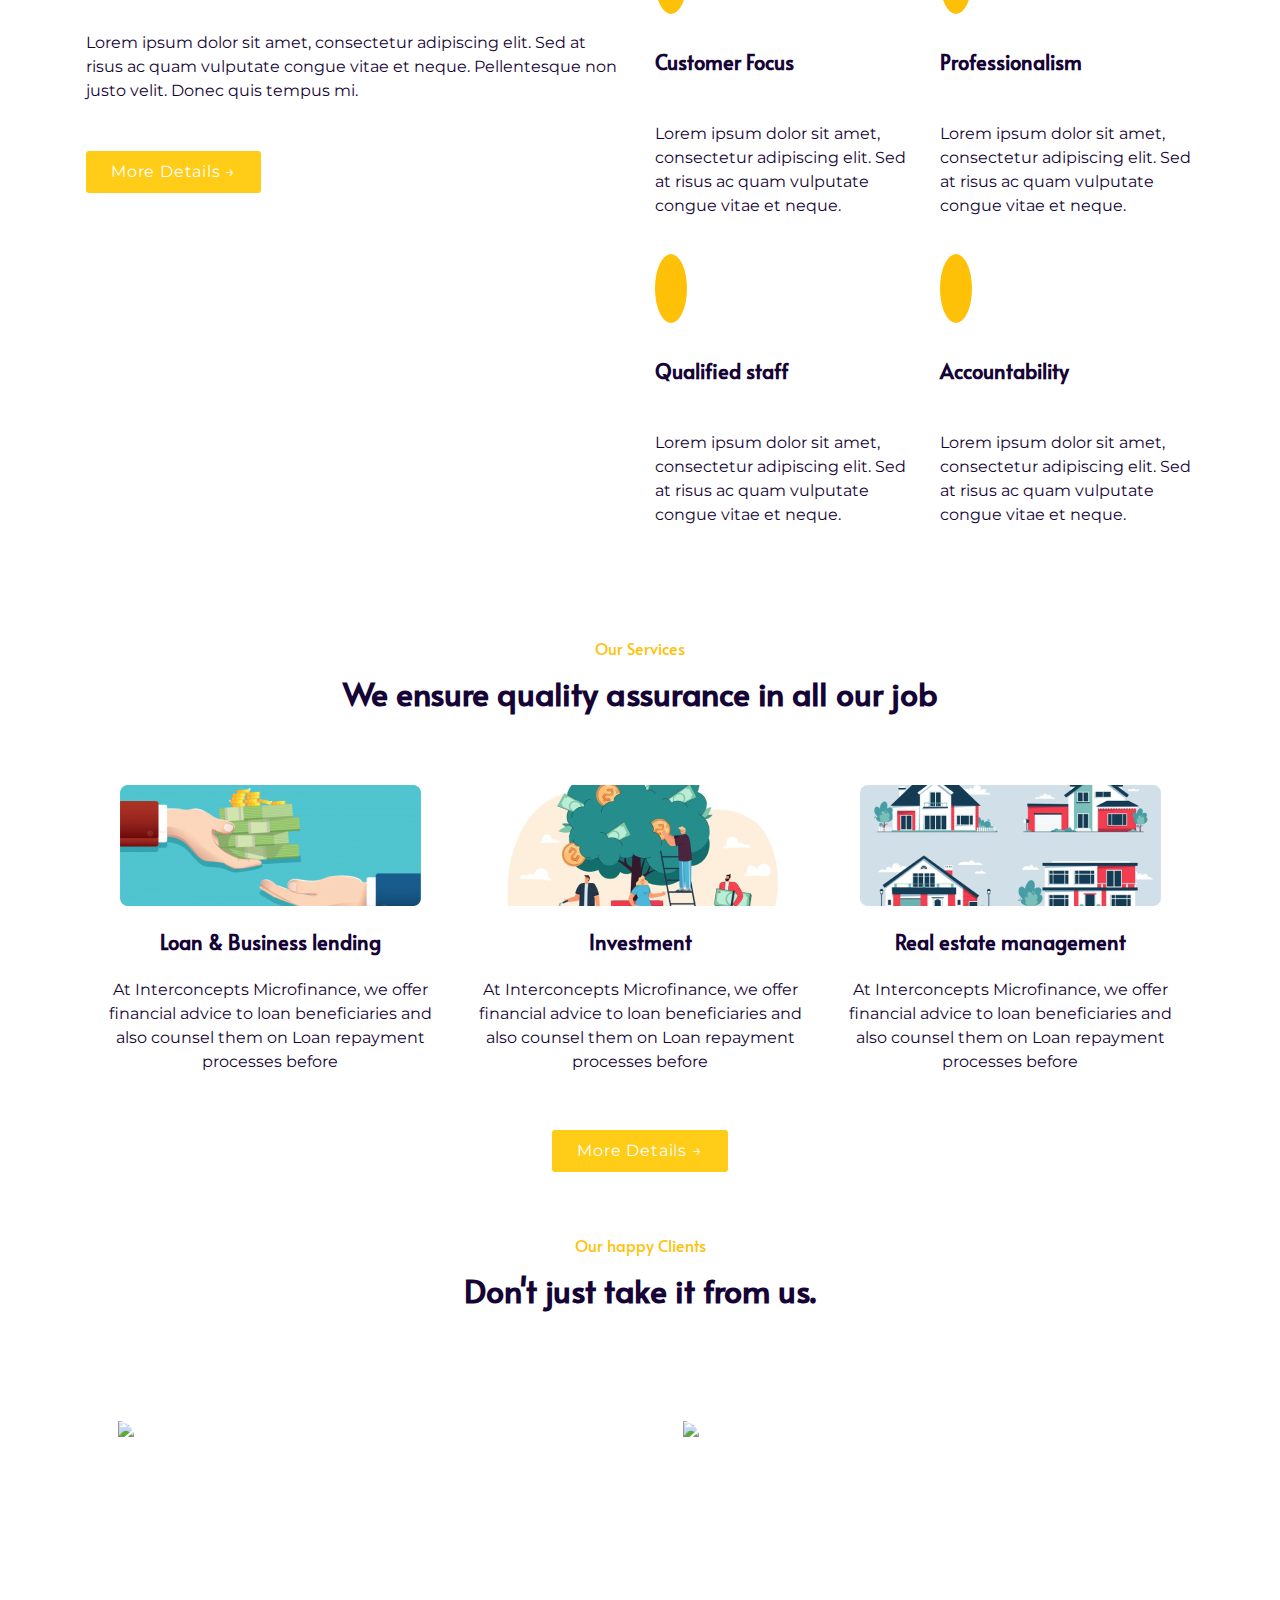
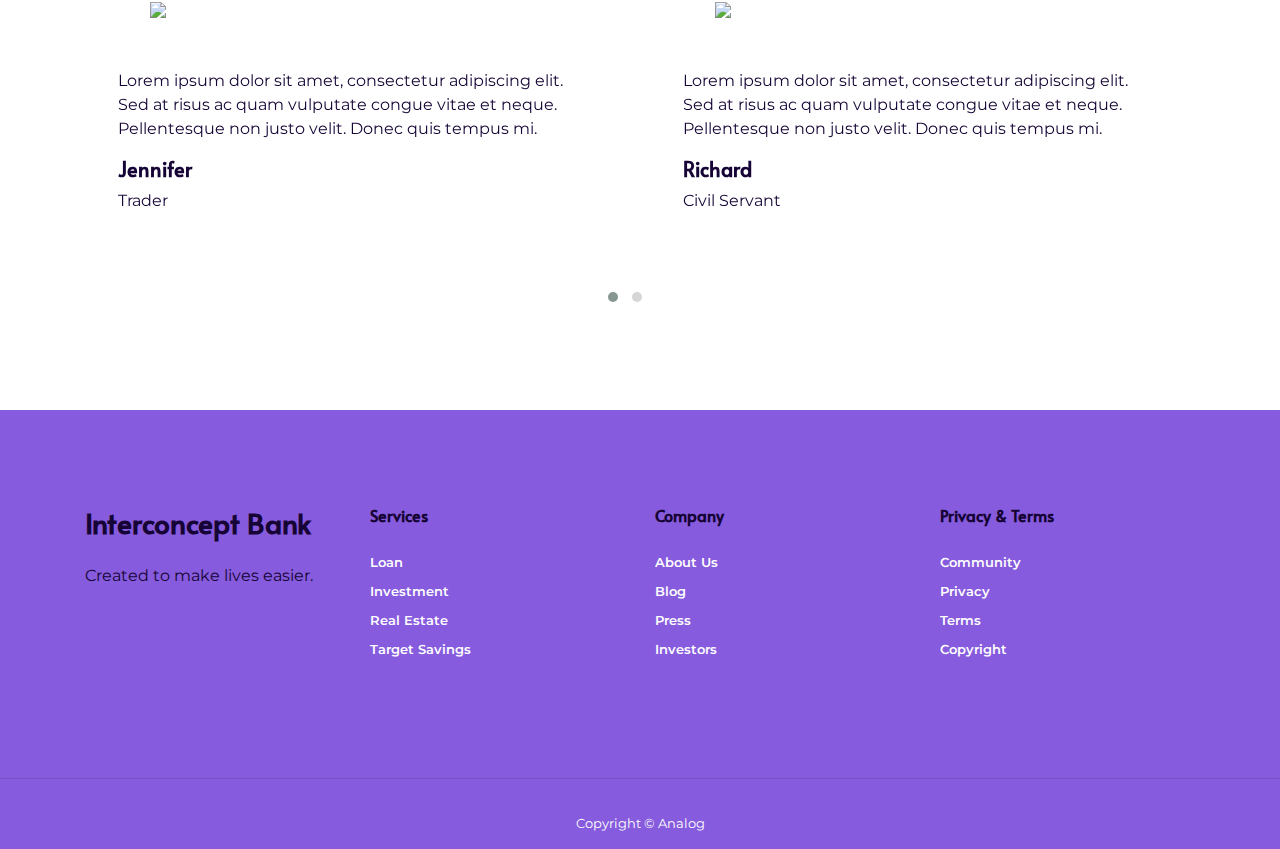
==== commit 9b1ee936: "corrections" ====
--- a/index.html
+++ b/index.html
@@ -1,11 +1,9 @@
-<!doctype html>
+<!DOCTYPE html>
 <html lang="en">
 <head>
-<!-- Required meta tags -->
-<meta charset="utf-8">
-<meta name="viewport" content="width=device-width, initial-scale=1, shrink-to-fit=no">
-
-<!-- Bootstrap CSS -->
+    <meta charset="UTF-8">
+    <meta http-equiv="X-UA-Compatible" content="IE=edge">
+
     <link rel="stylesheet" href="https://stackpath.bootstrapcdn.com/bootstrap/4.5.2/css/bootstrap.min.css">
     <link rel="stylesheet" href="https://cdn.jsdelivr.net/npm/bootstrap@4.6.0/dist/css/bootstrap.min.css" integrity="sha384-B0vP5xmATw1+K9KRQjQERJvTumQW0nPEzvF6L/Z6nronJ3oUOFUFpCjEUQouq2+l" crossorigin="anonymous">
     <link href="https://fonts.googleapis.com/css2?family=Montserrat:wght@300;400;500;600;700&display=swap" rel="stylesheet">
@@ -15,16 +13,16 @@
     <link href="https://cdn.lineicons.com/2.0/LineIcons.css" rel="stylesheet">
     <link href="https://cdnjs.cloudflare.com/ajax/libs/font-awesome/5.13.0/css/all.min.css" rel="stylesheet">
     <link href="assets/vendor/icofont/icofont.min.css" rel="stylesheet">
-
     <link href="assets/css/style.css" rel="stylesheet">
-<title>Interconcept Microfinance bank</title>
+    
+<title>Interconcept Bank Home</title>
 
 </head>
 <body>
 <div class="page-wrap">
   <div class="position-relative header">
     <nav class="navbar navbar-expand-lg navbar-light">
-      <div class="container py-2"> <a class="navbar-brand font-weight-bold " href="index.html">Interconcept Microfinance bank</a>
+      <div class="container py-2"> <a class="navbar-brand " href="index.html">Interconcept Bank</a>
         <button class="navbar-toggler" type="button" data-toggle="collapse" data-target="#navbarResponsive">
           <span class="navbar-toggler-icon"></span>
       </button>
@@ -39,7 +37,7 @@
             <li class="nav-item"> 
               <a class="nav-link" href="#">Blog</a> </li>
           </ul>
-          <div class="ml-lg-5"><a class="btn btn-a" href="contact">Contact Us</a> </div>
+          <div class="ml-lg-5"><a class="btn btn-a" href="contact.html">Contact Us</a> </div>
         </div>
       </div>
     </nav>
@@ -48,8 +46,8 @@
         <div class="row py-5 justify-content-between align-items-center">
           <div class="col-lg-6 col-md-7 py-5">
             <h1 class="font-weight-bold display-4 mb-4 banner ">Created to make lives easier. </h1>
-            <p class="lead mb-5 banner ">Meeting Needs, Creating Values. Is what makes us standout.Get Started with Interconcept Microfinance bank today</p>
-            <a href="" class="btn btn-a">Contact Us </a> </div>
+            <p class="lead mb-5 banner ">Meeting Needs, Creating Values. Is what makes us standout.Get Started with Interconcept Bank today</p>
+            <a href="" class="btn btn-a text-uppercase"> Invest with us</a> </div>
             <img src="assets/img/Group_8.png" alt="" class="col-lg-6 col-md-5 img-d img-fluid">
         </div>
       </div>
@@ -196,7 +194,7 @@
   <div class="container py-5">
     <div class="row pt-5 ">
       <div class="col-6 col-md-6 col-lg-3 mb-5">
-        <h3 class="font-weight-bold mb-4">Interconcept Microfinance bank</h3>
+        <h3 class="font-weight-bold mb-4">Interconcept Bank</h3>
         <p class="semi-bold"> Created to make lives easier. </p>
         <div class="social-icons mt-4">
            <a href="#"><i class="lni lni-facebook-filled"></i></a> 
@@ -237,7 +235,7 @@
   <hr style="color: #fff; height: 3px;">
   <div class="py-3 ">
     <div class="container">
-      <p class="m-0 text-center small medium-500 bb">Copyright &copy Interconcept Microfinance bank </a></p>
+      <p class="m-0 text-center small medium-500 bb">Copyright &copy Analog </a></p>
     </div>
   </div>
   </div>
@@ -245,6 +243,8 @@
 </div>
 
 <!-- jQuery first, then Popper.js, then Bootstrap JS --> 
+<script src="assets/js/main.js"></script> 
+<script src="https://use.fontawesome.com/releases/v5.0.8/js/all.js"></script>
 <script src="https://code.jquery.com/jquery-3.5.1.slim.min.js"></script> 
 <script src="https://cdn.jsdelivr.net/npm/popper.js@1.16.1/dist/umd/popper.min.js"></script> 
 <script src="https://stackpath.bootstrapcdn.com/bootstrap/4.5.2/js/bootstrap.min.js"></script> 
--- a/assets/css/style.css
+++ b/assets/css/style.css
@@ -9,7 +9,7 @@
   --paragraph: #150435;
   --button: #FFCC17;
   --buttonText: #fff;
-  --highlight: #6832D4;
+  --highlight: #865bdd;
   --secondary: #FFCC17;
   --text: #150435;
   
@@ -84,7 +84,8 @@
 
 .btn.btn-a:hover {
   background-color: var(--highlight);
-  color: var(--secondary);
+  color: var(--button)!important;
+  
 } 
 
 
@@ -435,25 +436,35 @@
 
 /* home section */
 
-.header{
+.header {
   background: #6832D4;
 
-}
+
+}
+
 .header:after {
   content: "";
   display: block;
   width: 100%;
   height: 10px;
-  background-color: var(--secondary);
+  background-color: var(--secondary)!important;
 
 }
 
 .navbar-light .navbar-nav .nav-link {
-	color: var(--buttonText);
+	color: var(--buttonText)!important;
 	font-weight: 500;
 }
-
-.navbar-brand{
+.navbar-light .navbar-nav .nav-link:hover {
+	color: var(--button)!important;
+	font-weight: 500;
+}
+
+
+
+a.navbar-brand{
+  font-size: 1.7rem!important;
+  font-weight: 700;
    max-width: 60%!important;
 }
 
@@ -462,7 +473,7 @@
 }
 
 .navbar-light .navbar-brand {
-  color: #fff5e8;
+  color: var(--buttonText)!important;
 }
 
 .bg-purple{
